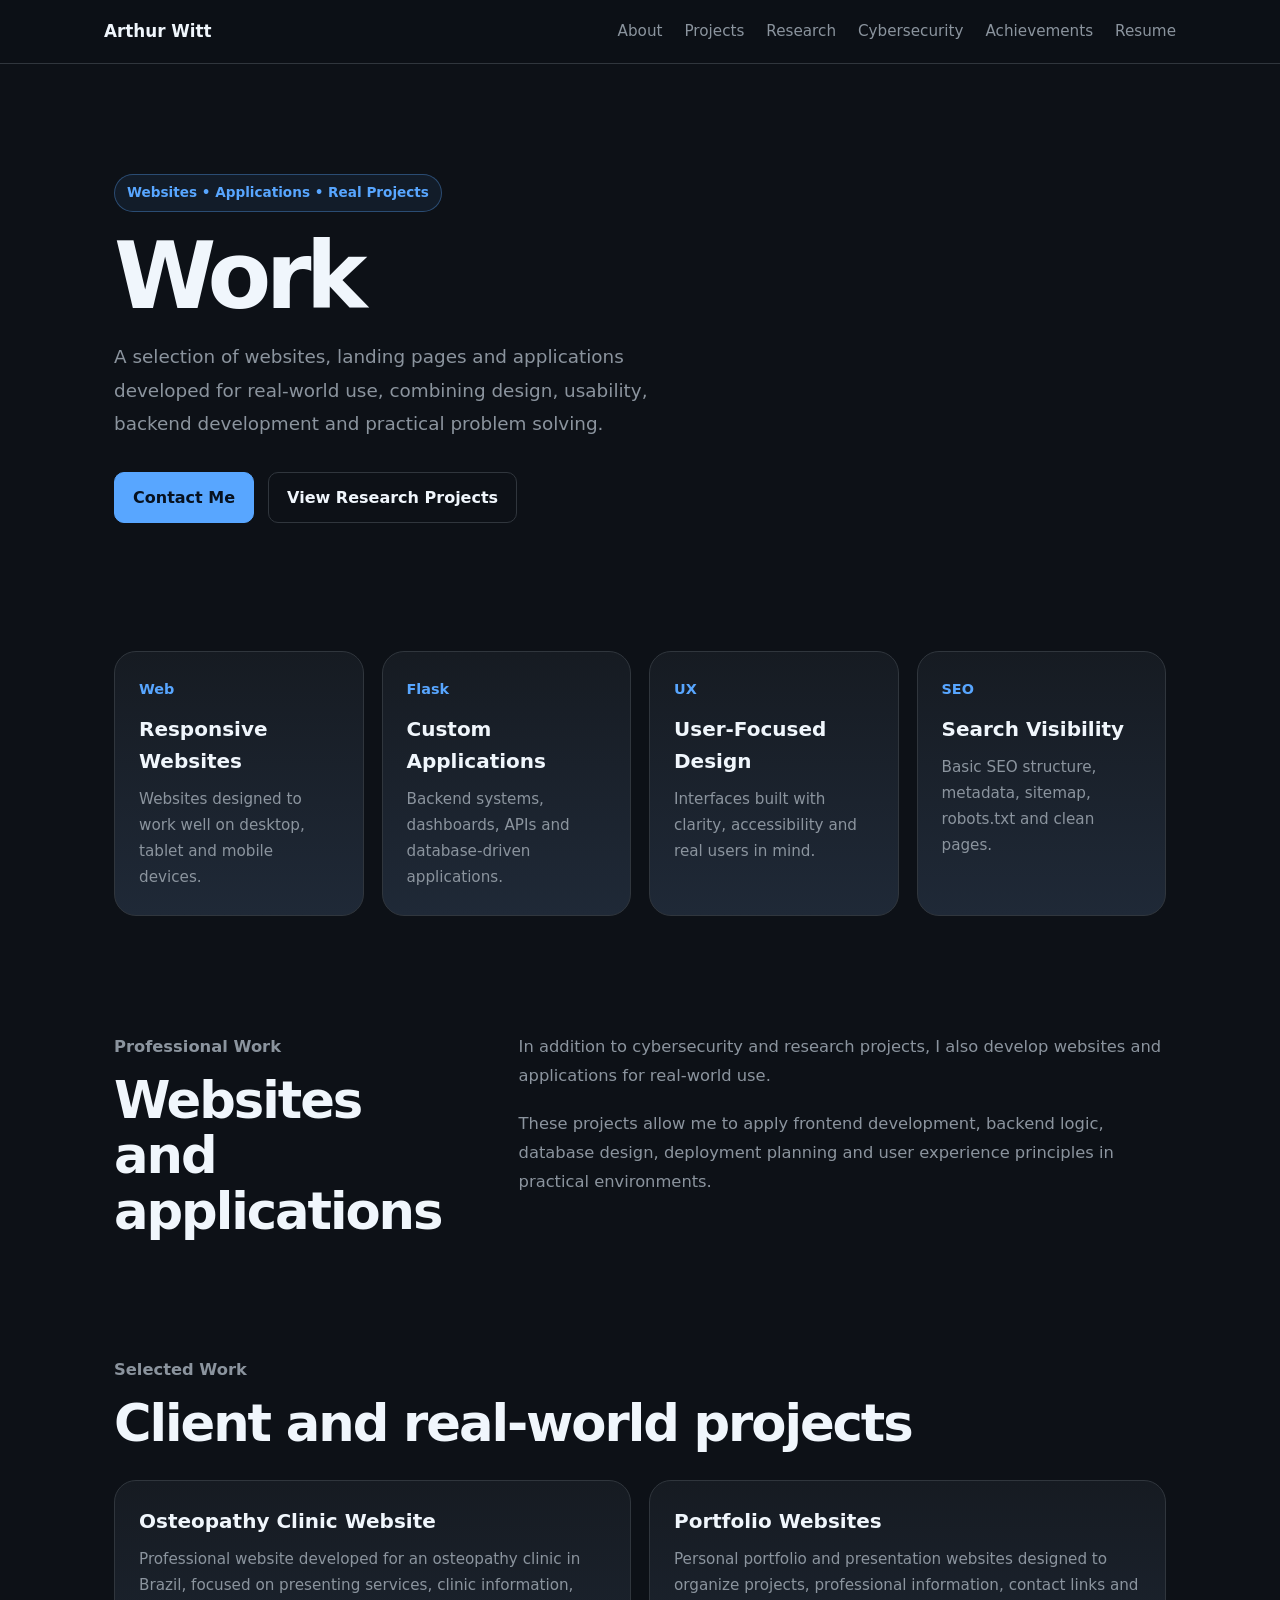
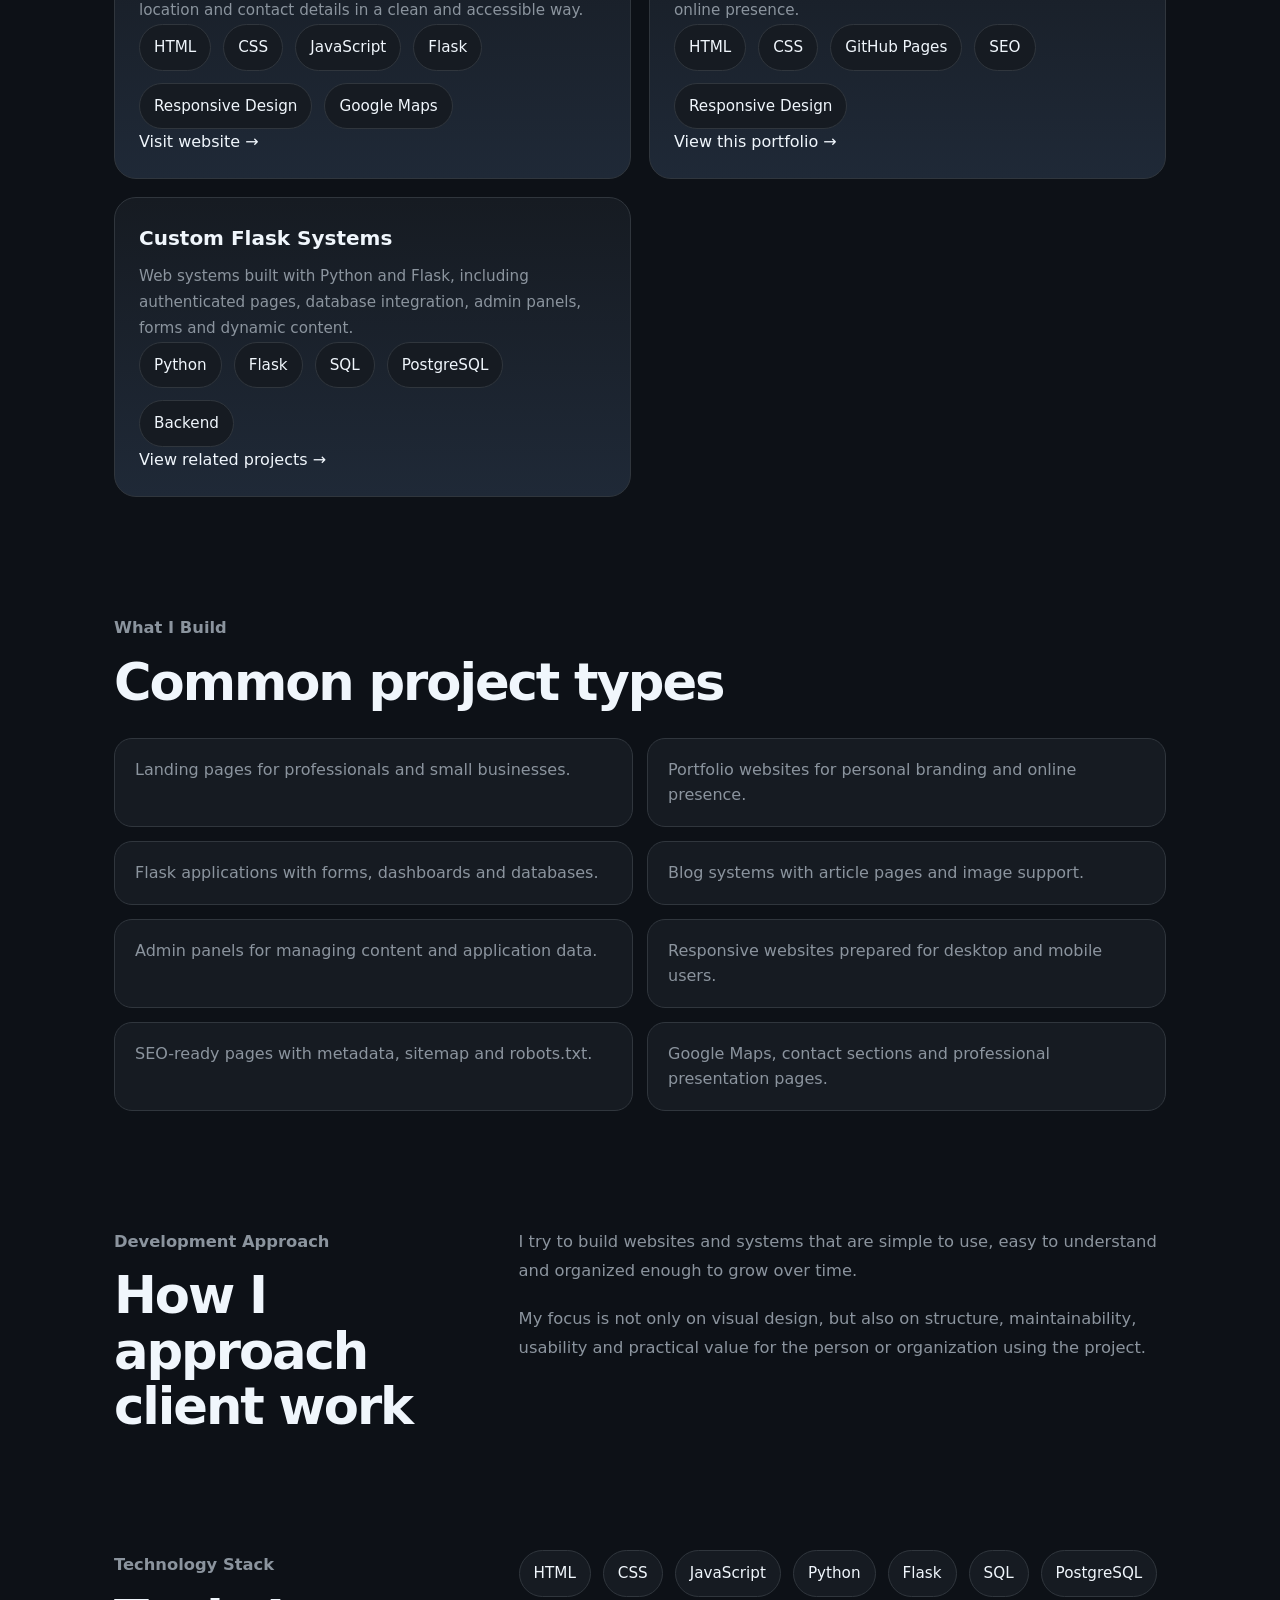
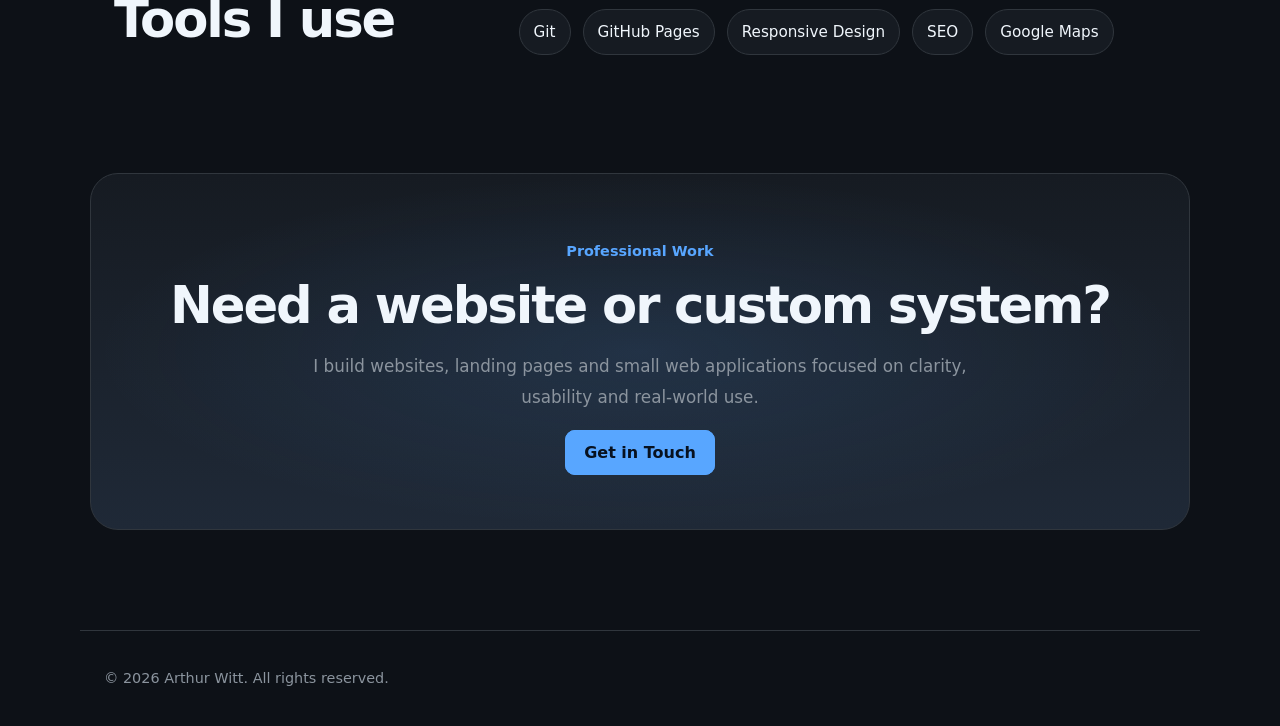
==== work.html @ 05b86aac "new website V1" ====
<!DOCTYPE html>
<html lang="en">
<head>
  <meta charset="UTF-8" />
  <meta name="viewport" content="width=device-width, initial-scale=1.0" />

  <title>Work | Arthur Witt</title>

  <meta
    name="description"
    content="Websites and applications developed by Arthur Witt for real-world use, clients and professional projects."
  />

  <link rel="stylesheet" href="assets/css/home.css" />
  <link rel="stylesheet" href="assets/css/project-detail.css" />
</head>

<body>

<header class="site-header">
  <nav class="navbar">
    <a href="index.html" class="logo">Arthur Witt</a>

    <ul class="nav-links">
      <li><a href="about.html">About</a></li>
      <li><a href="projects.html">Projects</a></li>
      <li><a href="research.html">Research</a></li>
      <li><a href="cybersecurity.html">Cybersecurity</a></li>
      <li><a href="achievements.html">Achievements</a></li>
      <li><a href="resume.html">Resume</a></li>
    </ul>
  </nav>
</header>

<main>

  <section class="project-hero">
    <div class="project-hero-content">
      <span class="project-status">Websites • Applications • Real Projects</span>

      <h1>Work</h1>

      <p>
        A selection of websites, landing pages and applications developed for
        real-world use, combining design, usability, backend development and
        practical problem solving.
      </p>

      <div class="project-actions">
        <a href="contact.html" class="btn btn-primary">Contact Me</a>
        <a href="projects.html" class="btn btn-secondary">View Research Projects</a>
      </div>
    </div>

  </section>

  <section class="project-section">
    <div class="project-highlight-grid">
      <article>
        <span>Web</span>
        <h3>Responsive Websites</h3>
        <p>Websites designed to work well on desktop, tablet and mobile devices.</p>
      </article>

      <article>
        <span>Flask</span>
        <h3>Custom Applications</h3>
        <p>Backend systems, dashboards, APIs and database-driven applications.</p>
      </article>

      <article>
        <span>UX</span>
        <h3>User-Focused Design</h3>
        <p>Interfaces built with clarity, accessibility and real users in mind.</p>
      </article>

      <article>
        <span>SEO</span>
        <h3>Search Visibility</h3>
        <p>Basic SEO structure, metadata, sitemap, robots.txt and clean pages.</p>
      </article>
    </div>
  </section>

  <section class="project-section split">
    <div>
      <p class="section-label">Professional Work</p>
      <h2>Websites and applications</h2>
    </div>

    <div>
      <p>
        In addition to cybersecurity and research projects, I also develop
        websites and applications for real-world use.
      </p>

      <p>
        These projects allow me to apply frontend development, backend logic,
        database design, deployment planning and user experience principles in
        practical environments.
      </p>
    </div>
  </section>

  <section class="project-section">
    <div class="section-heading">
      <p class="section-label">Selected Work</p>
      <h2>Client and real-world projects</h2>
    </div>

    <div class="method-grid">

      <article class="method-card">
        <h3>Osteopathy Clinic Website</h3>

        <p>
          Professional website developed for an osteopathy clinic in Brazil,
          focused on presenting services, clinic information, location and
          contact details in a clean and accessible way.
        </p>

        <div class="tech-list small">
          <span>HTML</span>
          <span>CSS</span>
          <span>JavaScript</span>
          <span>Flask</span>
          <span>Responsive Design</span>
          <span>Google Maps</span>
        </div>

        <a href="#" target="_blank" rel="noopener noreferrer" class="project-link">
          Visit website →
        </a>
      </article>

      <article class="method-card">
        <h3>Portfolio Websites</h3>

        <p>
          Personal portfolio and presentation websites designed to organize
          projects, professional information, contact links and online presence.
        </p>

        <div class="tech-list small">
          <span>HTML</span>
          <span>CSS</span>
          <span>GitHub Pages</span>
          <span>SEO</span>
          <span>Responsive Design</span>
        </div>

        <a href="index.html" class="project-link">
          View this portfolio →
        </a>
      </article>

      <article class="method-card">
        <h3>Custom Flask Systems</h3>

        <p>
          Web systems built with Python and Flask, including authenticated
          pages, database integration, admin panels, forms and dynamic content.
        </p>

        <div class="tech-list small">
          <span>Python</span>
          <span>Flask</span>
          <span>SQL</span>
          <span>PostgreSQL</span>
          <span>Backend</span>
        </div>

        <a href="projects.html" class="project-link">
          View related projects →
        </a>
      </article>

    </div>
  </section>

  <section class="project-section">
    <div class="section-heading">
      <p class="section-label">What I Build</p>
      <h2>Common project types</h2>
    </div>

    <div class="feature-list">
      <div>Landing pages for professionals and small businesses.</div>
      <div>Portfolio websites for personal branding and online presence.</div>
      <div>Flask applications with forms, dashboards and databases.</div>
      <div>Blog systems with article pages and image support.</div>
      <div>Admin panels for managing content and application data.</div>
      <div>Responsive websites prepared for desktop and mobile users.</div>
      <div>SEO-ready pages with metadata, sitemap and robots.txt.</div>
      <div>Google Maps, contact sections and professional presentation pages.</div>
    </div>
  </section>

  <section class="project-section split">
    <div>
      <p class="section-label">Development Approach</p>
      <h2>How I approach client work</h2>
    </div>

    <div>
      <p>
        I try to build websites and systems that are simple to use, easy to
        understand and organized enough to grow over time.
      </p>

      <p>
        My focus is not only on visual design, but also on structure,
        maintainability, usability and practical value for the person or
        organization using the project.
      </p>
    </div>
  </section>

  <section class="project-section split">
    <div>
      <p class="section-label">Technology Stack</p>
      <h2>Tools I use</h2>
    </div>

    <div class="tech-list">
      <span>HTML</span>
      <span>CSS</span>
      <span>JavaScript</span>
      <span>Python</span>
      <span>Flask</span>
      <span>SQL</span>
      <span>PostgreSQL</span>
      <span>Git</span>
      <span>GitHub Pages</span>
      <span>Responsive Design</span>
      <span>SEO</span>
      <span>Google Maps</span>
    </div>
  </section>

  <section class="project-cta">
    <span>Professional Work</span>

    <h2>Need a website or custom system?</h2>

    <p>
      I build websites, landing pages and small web applications focused on
      clarity, usability and real-world use.
    </p>

    <a href="contact.html" class="btn btn-primary">
      Get in Touch
    </a>
  </section>

</main>

<footer class="site-footer">
  <p>© 2026 Arthur Witt. All rights reserved.</p>
</footer>

</body>
</html>
---- assets/css/home.css ----
:root {
  --bg: #0d1117;
  --bg-soft: #161b22;
  --bg-card: #1f2937;
  --border: #30363d;
  --text: #f0f6fc;
  --muted: #8b949e;
  --accent: #58a6ff;
  --accent-hover: #79c0ff;
  --green: #3fb950;
  --radius: 16px;
  --max-width: 1120px;
}

* {
  margin: 0;
  padding: 0;
  box-sizing: border-box;
}

body {
  background: var(--bg);
  color: var(--text);
  font-family: Inter, system-ui, -apple-system, BlinkMacSystemFont, "Segoe UI", sans-serif;
  line-height: 1.6;
}

a {
  color: inherit;
  text-decoration: none;
}

.site-header {
  border-bottom: 1px solid var(--border);
  background: rgba(13, 17, 23, 0.9);
  backdrop-filter: blur(12px);
  position: sticky;
  top: 0;
  z-index: 20;
}

.navbar {
  max-width: var(--max-width);
  margin: 0 auto;
  padding: 18px 24px;
  display: flex;
  align-items: center;
  justify-content: space-between;
}

.logo {
  font-weight: 700;
  font-size: 1.05rem;
}

.nav-links {
  display: flex;
  gap: 22px;
  list-style: none;
  font-size: 0.95rem;
  color: var(--muted);
}

.nav-links a:hover {
  color: var(--accent);
}

.hero {
  max-width: var(--max-width);
  margin: 0 auto;
  padding: 96px 24px 72px;
}

.hero-content {
  max-width: 820px;
}

.eyebrow,
.section-label {
  color: var(--accent);
  font-weight: 600;
  font-size: 0.9rem;
  margin-bottom: 12px;
}

.hero h1 {
  font-size: clamp(2.4rem, 6vw, 4.8rem);
  line-height: 1.05;
  letter-spacing: -0.04em;
  margin-bottom: 24px;
}

.hero-description {
  color: var(--muted);
  font-size: 1.15rem;
  max-width: 720px;
  margin-bottom: 32px;
}

.hero-actions {
  display: flex;
  gap: 14px;
  flex-wrap: wrap;
  margin-bottom: 28px;
}

.btn {
  padding: 12px 18px;
  border-radius: 10px;
  font-weight: 600;
  border: 1px solid var(--border);
}

.btn-primary {
  background: var(--accent);
  color: #07111f;
  border-color: var(--accent);
}

.btn-primary:hover {
  background: var(--accent-hover);
}

.btn-secondary {
  background: transparent;
  color: var(--text);
}

.btn-secondary:hover {
  border-color: var(--accent);
  color: var(--accent);
}

.social-links {
  display: flex;
  gap: 16px;
  flex-wrap: wrap;
  color: var(--muted);
  font-size: 0.95rem;
}

.social-links a:hover {
  color: var(--accent);
}

.section {
  max-width: var(--max-width);
  margin: 0 auto;
  padding: 56px 24px;
}

.section-header {
  margin-bottom: 28px;
}

.section h2 {
  font-size: 2rem;
  letter-spacing: -0.03em;
}

.project-grid {
  display: grid;
  grid-template-columns: repeat(4, 1fr);
  gap: 18px;
}

.project-card {
  background: linear-gradient(180deg, var(--bg-soft), var(--bg-card));
  border: 1px solid var(--border);
  border-radius: var(--radius);
  padding: 22px;
  min-height: 260px;
  display: flex;
  flex-direction: column;
  transition: transform 0.2s ease, border-color 0.2s ease;
}

.project-card:hover {
  transform: translateY(-4px);
  border-color: var(--accent);
}

.status {
  color: var(--green);
  font-size: 0.8rem;
  margin-bottom: 16px;
}

.project-card h3 {
  font-size: 1.25rem;
  margin-bottom: 10px;
}

.project-card p {
  color: var(--muted);
  font-size: 0.95rem;
  flex: 1;
}

.project-card a {
  color: var(--accent);
  margin-top: 20px;
  font-weight: 600;
}

.split-section {
  display: grid;
  grid-template-columns: 0.8fr 1.2fr;
  gap: 40px;
  align-items: start;
}

.muted {
  color: var(--muted);
}

.tech-list {
  display: flex;
  flex-wrap: wrap;
  gap: 12px;
}

.tech-list span {
  border: 1px solid var(--border);
  background: var(--bg-soft);
  color: var(--text);
  padding: 10px 14px;
  border-radius: 999px;
  font-size: 0.95rem;
}

.timeline-grid {
  display: grid;
  grid-template-columns: repeat(3, 1fr);
  gap: 18px;
}

.timeline-item {
  border: 1px solid var(--border);
  border-radius: var(--radius);
  padding: 22px;
  background: var(--bg-soft);
}

.timeline-item span {
  color: var(--accent);
  font-weight: 700;
}

.timeline-item p {
  margin-top: 10px;
  color: var(--muted);
}

.site-footer {
  max-width: var(--max-width);
  margin: 0 auto;
  padding: 36px 24px;
  border-top: 1px solid var(--border);
  color: var(--muted);
  font-size: 0.9rem;
}

@media (max-width: 900px) {
  .nav-links {
    display: none;
  }

  .project-grid {
    grid-template-columns: repeat(2, 1fr);
  }

  .split-section {
    grid-template-columns: 1fr;
  }

  .timeline-grid {
    grid-template-columns: 1fr;
  }
}
.hero-image {
    display: flex;
    justify-content: center;
    align-items: center;
}

.hero-image img {
    width: 340px;
    height: 340px;

    object-fit: cover;

    border-radius: 50%;

    border: 4px solid #30363d;

    background: #161b22;

    box-shadow:
        0 0 0 1px rgba(255,255,255,0.03),
        0 10px 30px rgba(0,0,0,0.45);

    transition:
        transform .25s ease,
        box-shadow .25s ease;
}

.hero-image img:hover {
    transform: scale(1.03);

    box-shadow:
        0 0 0 1px rgba(88,166,255,.25),
        0 15px 40px rgba(0,0,0,.55);
}
@media (max-width: 600px) {
  .hero {
    padding-top: 72px;
  }

  .project-grid {
    grid-template-columns: 1fr;
  }

  .hero-actions {
    flex-direction: column;
  }

  .btn {
    text-align: center;
  }
}
---- assets/css/project-detail.css ----
/* =========================
   Project Detail Page
========================= */

.nav-links .active {
  color: var(--accent);
}

.project-hero {
  max-width: 1100px;
  margin: 0 auto;
  padding: 110px 24px 70px;

  display: grid;
  grid-template-columns: 1.2fr 0.8fr;
  gap: 48px;
  align-items: center;
}

.project-status {
  display: inline-flex;
  margin-bottom: 18px;
  padding: 7px 12px;

  border: 1px solid rgba(88, 166, 255, 0.35);
  border-radius: 999px;

  color: var(--accent);
  background: rgba(88, 166, 255, 0.08);

  font-size: 0.85rem;
  font-weight: 700;
}

.project-hero h1 {
  margin-bottom: 18px;

  font-size: clamp(3rem, 8vw, 5.8rem);
  line-height: 1;
  letter-spacing: -0.06em;
}

.project-hero p {
  max-width: 760px;

  color: var(--muted);
  font-size: 1.15rem;
  line-height: 1.8;
}

.project-actions {
  margin-top: 32px;

  display: flex;
  gap: 14px;
  flex-wrap: wrap;
}

.project-hero-icon {
  display: flex;
  justify-content: center;
  align-items: center;

  min-height: 340px;

  border: 1px solid var(--border);
  border-radius: 32px;

  background:
    radial-gradient(
      rgba(88, 166, 255, 0.18),
      transparent 65%
    ),
    linear-gradient(
      180deg,
      var(--bg-soft),
      var(--bg-card)
    );
}

.project-hero-icon img {
  width: 230px;
  height: 230px;

  object-fit: contain;

  filter: drop-shadow(0 18px 32px rgba(0, 0, 0, 0.35));
}

.project-section {
  max-width: 1100px;
  margin: 0 auto;
  padding: 58px 24px;
}

.project-section.split {
  display: grid;
  grid-template-columns: 0.7fr 1.3fr;
  gap: 56px;
  align-items: start;
}

.project-section h2 {
  font-size: clamp(2rem, 4vw, 3.2rem);
  line-height: 1.08;
  letter-spacing: -0.04em;
}

.project-section p {
  color: var(--muted);
  font-size: 1.02rem;
  line-height: 1.8;
}

.project-section p + p {
  margin-top: 18px;
}

.project-highlight-grid {
  display: grid;
  grid-template-columns: repeat(4, 1fr);
  gap: 18px;
}

.project-highlight-grid article,
.method-card {
  border: 1px solid var(--border);
  border-radius: 22px;

  padding: 24px;

  background:
    linear-gradient(
      180deg,
      var(--bg-soft),
      var(--bg-card)
    );

  transition:
    transform 0.2s ease,
    border-color 0.2s ease,
    box-shadow 0.2s ease;
}

.project-highlight-grid article:hover,
.method-card:hover {
  transform: translateY(-4px);
  border-color: var(--accent);
  box-shadow: 0 18px 46px rgba(0, 0, 0, 0.28);
}

.project-highlight-grid span {
  display: inline-block;

  margin-bottom: 12px;

  color: var(--accent);

  font-size: 0.9rem;
  font-weight: 800;
}

.project-highlight-grid h3,
.method-card h3 {
  margin-bottom: 10px;

  font-size: 1.25rem;
}

.project-highlight-grid p,
.method-card p {
  font-size: 0.95rem;
  line-height: 1.7;
}

.section-heading {
  margin-bottom: 28px;
}

.method-grid {
  display: grid;
  grid-template-columns: repeat(2, 1fr);
  gap: 18px;
}

.method-card strong {
  color: var(--text);
  font-weight: 700;
}

.code-block {
  overflow-x: auto;

  border: 1px solid var(--border);
  border-radius: 22px;

  padding: 26px;

  background: #0b1018;

  color: var(--text);

  font-size: 0.95rem;
  line-height: 1.8;
}

.code-block code {
  font-family:
    "SFMono-Regular",
    Consolas,
    "Liberation Mono",
    Menlo,
    monospace;
}

.feature-list {
  display: grid;
  grid-template-columns: repeat(2, 1fr);
  gap: 14px;
}

.feature-list div {
  border: 1px solid var(--border);
  border-radius: 18px;

  padding: 18px 20px;

  color: var(--muted);

  background: var(--bg-soft);
}

.project-cta {
  max-width: 1100px;
  margin: 60px auto 100px;
  padding: 64px 40px;

  border: 1px solid var(--border);
  border-radius: 28px;

  text-align: center;

  background:
    radial-gradient(
      rgba(88, 166, 255, 0.12),
      transparent 70%
    ),
    linear-gradient(
      180deg,
      var(--bg-soft),
      var(--bg-card)
    );
}

.project-cta span {
  display: inline-block;

  margin-bottom: 14px;

  color: var(--accent);

  font-size: 0.9rem;
  font-weight: 700;
}

.project-cta h2 {
  margin-bottom: 18px;

  font-size: clamp(2rem, 4vw, 3.2rem);
  line-height: 1.1;
  letter-spacing: -0.04em;
}

.project-cta p {
  max-width: 680px;
  margin: 0 auto 28px;

  color: var(--muted);
  font-size: 1.05rem;
  line-height: 1.8;
}

@media (max-width: 900px) {
  .project-hero {
    grid-template-columns: 1fr;
    text-align: center;
  }

  .project-hero p {
    margin: 0 auto;
  }

  .project-actions {
    justify-content: center;
  }

  .project-section.split {
    grid-template-columns: 1fr;
    gap: 24px;
  }

  .project-highlight-grid {
    grid-template-columns: repeat(2, 1fr);
  }

  .method-grid {
    grid-template-columns: 1fr;
  }
}

@media (max-width: 620px) {
  .project-hero {
    padding: 78px 20px 48px;
  }

  .project-hero-icon {
    min-height: 260px;
  }

  .project-hero-icon img {
    width: 170px;
    height: 170px;
  }

  .project-section {
    padding: 42px 20px;
  }

  .project-highlight-grid {
    grid-template-columns: 1fr;
  }

  .feature-list {
    grid-template-columns: 1fr;
  }

  .project-cta {
    margin: 40px 20px 80px;
    padding: 44px 24px;
  }
}
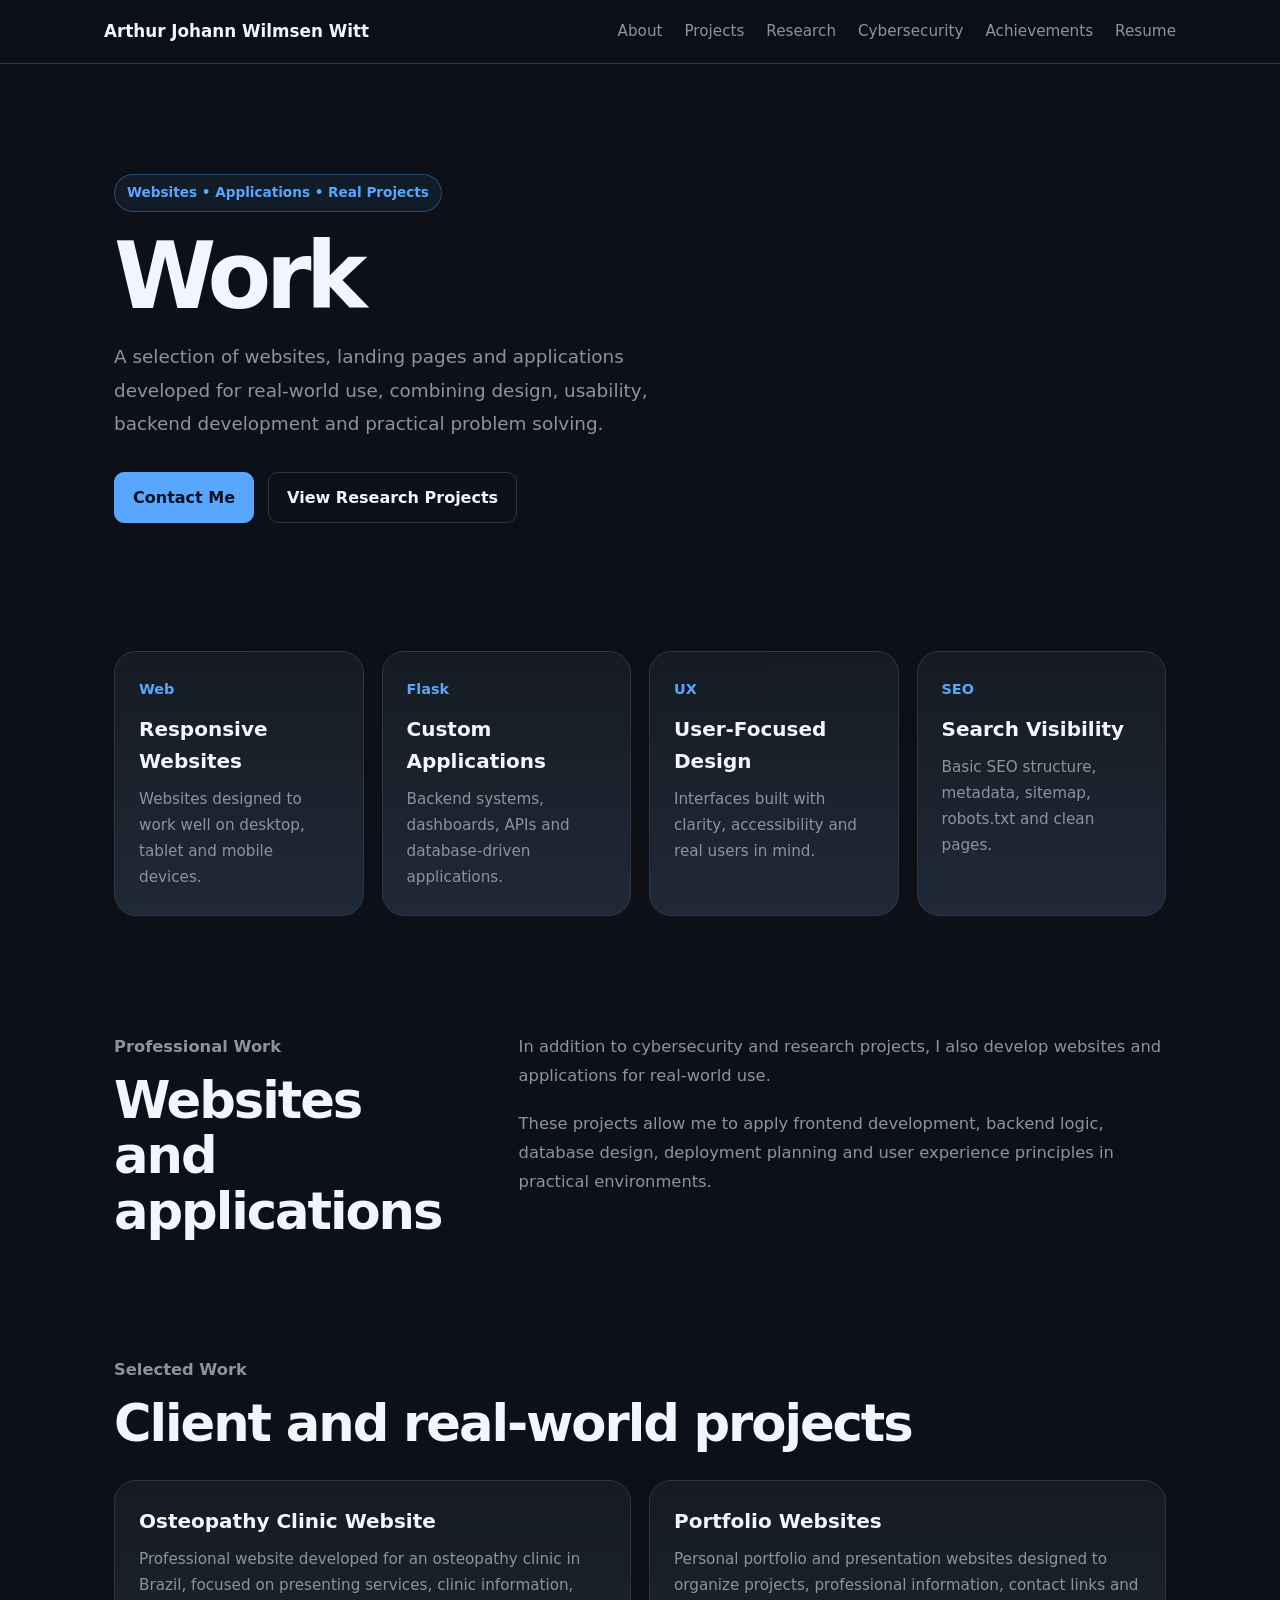
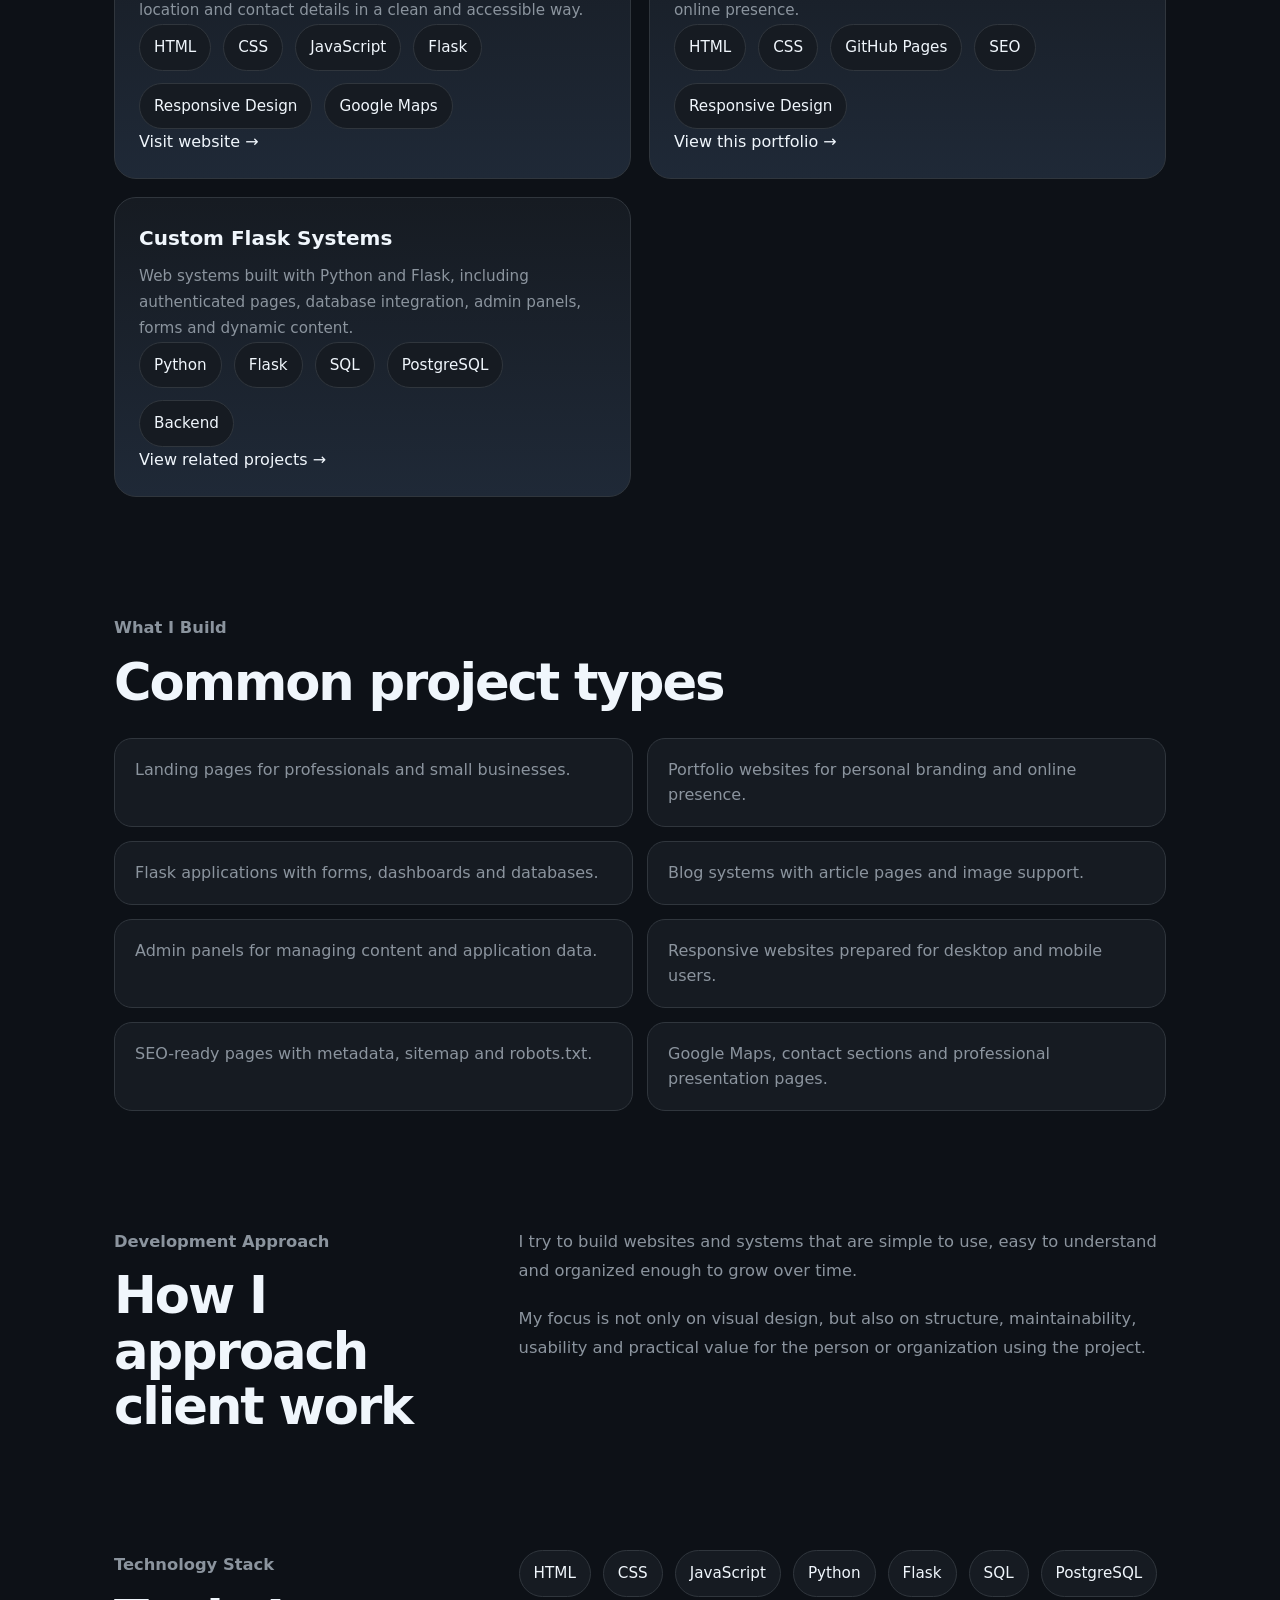
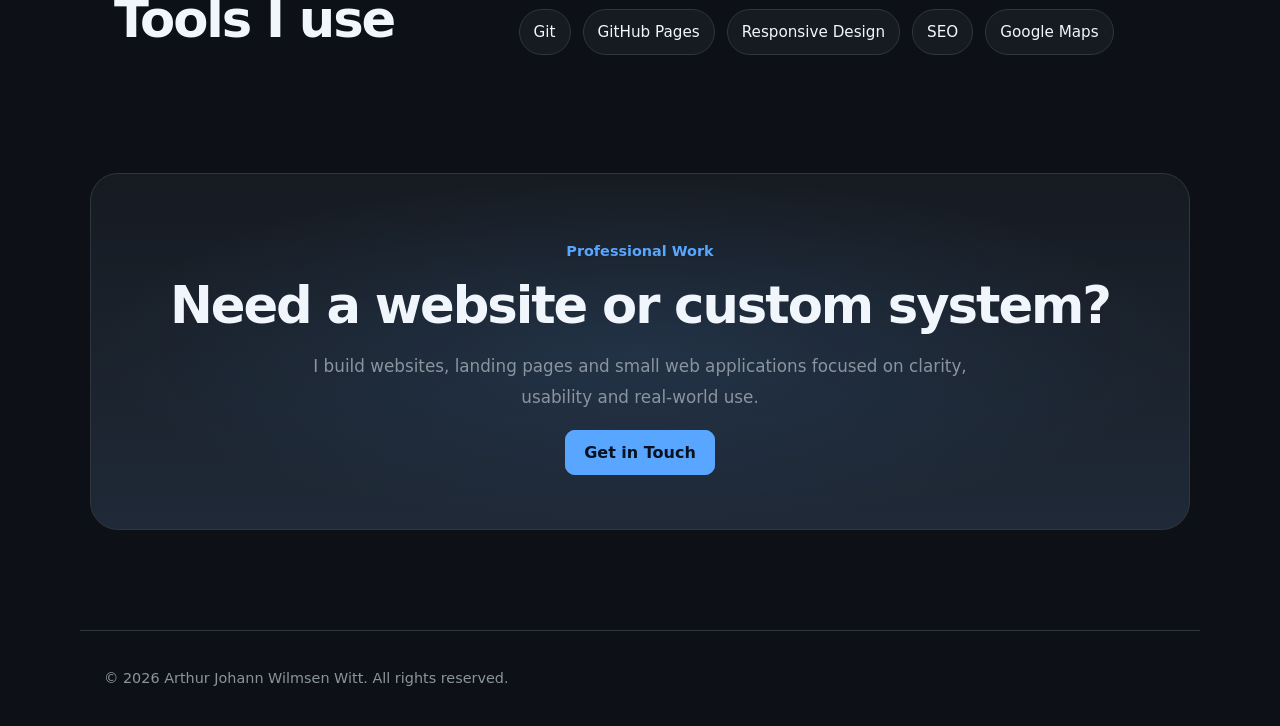
==== commit 5b222d01: "continuation" ====
--- a/work.html
+++ b/work.html
@@ -4,11 +4,11 @@
   <meta charset="UTF-8" />
   <meta name="viewport" content="width=device-width, initial-scale=1.0" />
 
-  <title>Work | Arthur Witt</title>
+  <title>Work | Arthur Johann Wilmsen Witt</title>
 
   <meta
     name="description"
-    content="Websites and applications developed by Arthur Witt for real-world use, clients and professional projects."
+    content="Websites and applications developed by Arthur Johann Wilmsen Witt for real-world use, clients and professional projects."
   />
 
   <link rel="stylesheet" href="assets/css/home.css" />
@@ -19,7 +19,7 @@
 
 <header class="site-header">
   <nav class="navbar">
-    <a href="index.html" class="logo">Arthur Witt</a>
+    <a href="index.html" class="logo">Arthur Johann Wilmsen Witt</a>
 
     <ul class="nav-links">
       <li><a href="about.html">About</a></li>
@@ -128,7 +128,7 @@
           <span>Google Maps</span>
         </div>
 
-        <a href="#" target="_blank" rel="noopener noreferrer" class="project-link">
+        <a href="https://draluizawitt.com.br" target="_blank" rel="noopener noreferrer" class="project-link">
           Visit website →
         </a>
       </article>
@@ -256,7 +256,7 @@
 </main>
 
 <footer class="site-footer">
-  <p>© 2026 Arthur Witt. All rights reserved.</p>
+  <p>© 2026 Arthur Johann Wilmsen Witt. All rights reserved.</p>
 </footer>
 
 </body>
